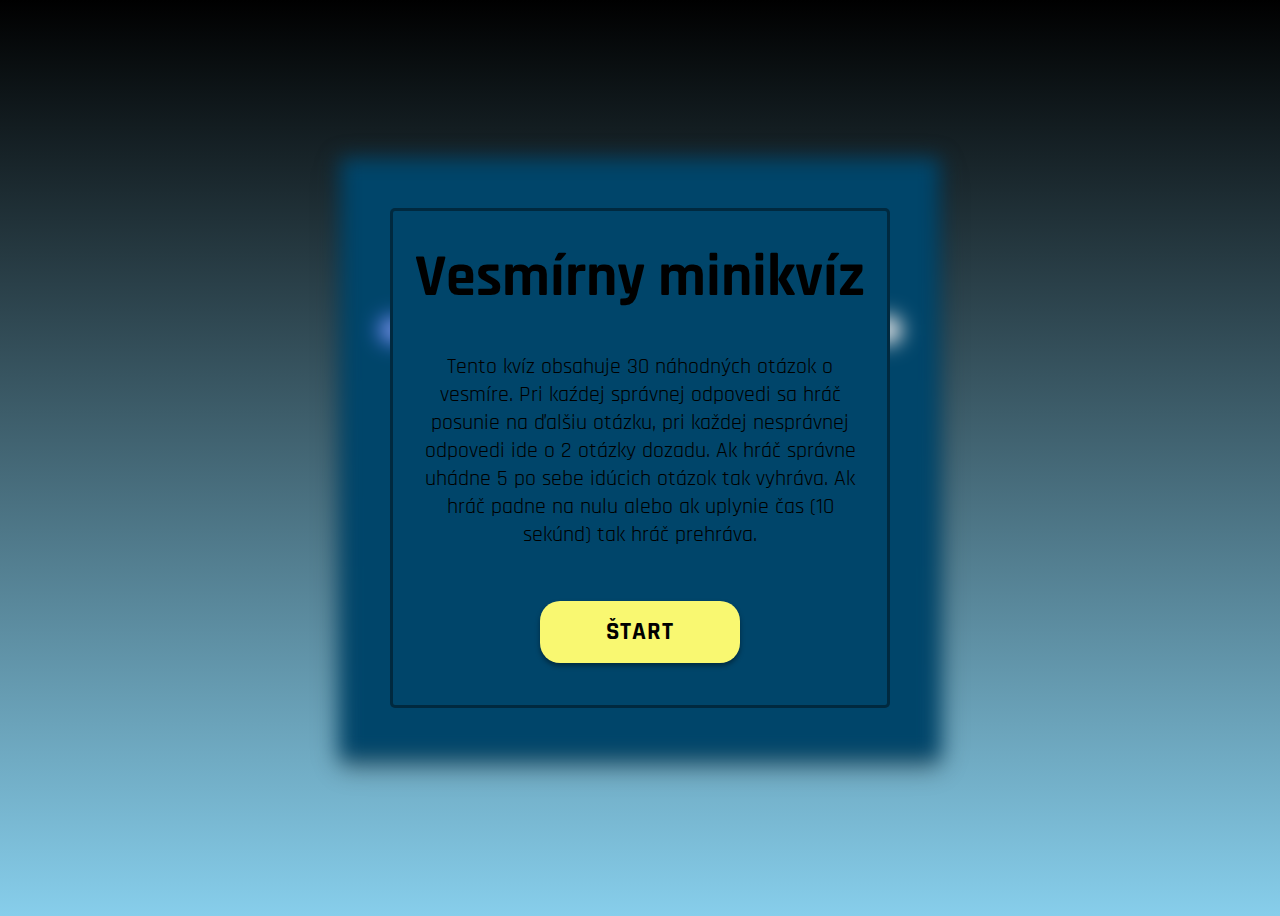
==== QUIZ_vesmir/index.html @ a31c898c "Add files via upload" ====
<!DOCTYPE html>
<html lang="en">
  <head>
    <meta charset="UTF-8" />
    <meta name="viewport" content="width=device-width, initial-scale=1.0" />
    <link
      rel="stylesheet"
      href="https://cdnjs.cloudflare.com/ajax/libs/font-awesome/5.14.0/css/all.min.css"
      integrity="sha512-1PKOgIY59xJ8Co8+NE6FZ+LOAZKjy+KY8iq0G4B3CyeY6wYHN3yt9PW0XpSriVlkMXe40PTKnXrLnZ9+fkDaog=="
      crossorigin="anonymous"
    />
    <link rel="stylesheet" href="main.css" />
    <title>Document</title>
  </head>
  <body>
    <div class="title">
      <h3>Vesmírny minikvíz</h3>
      <p>
        Tento kvíz obsahuje 30 náhodných otázok o vesmíre. Pri kaźdej správnej
        odpovedi sa hráč posunie na ďalšiu otázku, pri každej nesprávnej
        odpovedi ide o 2 otázky dozadu. Ak hráč správne uhádne 5 po sebe idúcich
        otázok tak vyhráva. Ak hráč padne na nulu alebo ak uplynie čas (10
        sekúnd) tak hráč prehráva.
      </p>
      <button class="start" id="starter">ŠTART</button>
      <i class="fas fa-rocket"></i>
    </div>

    <main class="container">
      <i class="fas fa-globe-europe"></i>
      <i class="far fa-star"></i>
      <i class="far fa-moon"></i>

      <div class="top">
        <h3 class="score" id="score">Otázka 1/5</h3>
        <div class="progress-container">
          <div class="progress" id="progress"></div>
          <div class="circle active"></div>
          <div class="circle"></div>
          <div class="circle"></div>
          <div class="circle"></div>
          <div class="circle"></div>
        </div>
        <div class="time" id="time">10</div>
      </div>

      <div class="bottom">
        <div class="question"></div>
        <div class="answer">
          <button id="ans1"></button>
          <button id="ans2"></button>
        </div>
      </div>
      <button class="again" id="again">Hrať znova</button>
    </main>

    <script src="script.js"></script>
  </body>
</html>
---- QUIZ_vesmir/main.css ----
@import url("https://fonts.googleapis.com/css2?family=Rajdhani:wght@600&display=swap");

*,
*::after,
*::before {
  box-sizing: border-box;
}

html {
  font-size: 62.5%;
}

body {
  background-image: linear-gradient(to top, skyblue, black);
  height: 100vh;
  overflow: hidden;
  display: flex;
  justify-content: center;
  align-items: center;
  font-size: 1.6rem;
  font-family: "Rajdhani", sans-serif;
}

.container {
  background-color: #00456a;
  width: 600px;
  min-height: 600px;
  padding: 2rem;
  border-radius: 0.5rem;
  box-shadow: 0 0.8rem 1.5rem rgba(0, 0, 0, 0.5);
  display: flex;
  justify-content: space-around;
  align-items: center;
  flex-direction: column;
  position: relative;
  filter: blur(1rem);
}

.top {
  width: 100%;
  padding: 2rem;
  display: flex;
  flex-direction: column;
  align-items: center;
}

.progress-container {
  display: flex;
  justify-content: space-between;
  position: relative;
  margin-bottom: 3rem;
  width: 100%;
}

.progress-container::before {
  content: "";
  background-color: #e0e0e0;
  position: absolute;
  top: 45%;
  left: 0;
  transition: translateY(-50%);
  height: 1vh;
  width: 100%;
  z-index: 0;
}

.circle:nth-child(2) {
  transform: translateX(-2px);
}

.circle:nth-child(6) {
  transform: translateX(2px);
}

.progress {
  background-color: royalblue;
  position: absolute;
  top: 45%;
  left: 0;
  transition: translateY(-50%);
  height: 1vh;
  width: 0%;
  z-index: 0;
  transition: 0.5s ease;
}

.circle {
  font-size: 2.5rem;
  background-color: #fff;
  color: #999;
  border-radius: 50%;
  height: 3rem;
  width: 3rem;
  border: 1vh solid #e0e0e0;
  transition: 0.5s ease;
  z-index: 1;
}

.circle.active {
  border-color: royalblue;
}

.time {
  width: 6rem;
  height: 6rem;
  padding: 1rem;
  display: flex;
  align-items: center;
  justify-content: center;
  font-size: 3.3rem;
  background-color: #f9f899;
}

.bottom {
  padding: 2rem;
  font-size: 8rem;
  color: #fff;
  text-align: center;
}

.question {
  background-color: #007789;
  padding: 2rem;
  border-radius: 3rem;
  margin: 2rem;
  font-size: 3.2rem;
  letter-spacing: 1px;
  text-align: center;
  box-shadow: 0 0.4rem 0.8rem rgba(0, 0, 0, 0.4);
}

.answer {
  display: flex;
  justify-content: space-around;
}

.answer button,
.again,
.start {
  font-family: inherit;
  background-color: #f9f871;
  padding: 1.5rem;
  border-radius: 2rem;
  margin: 1.5rem;
  font-size: 2.5rem;
  letter-spacing: 1px;
  text-align: center;
  box-shadow: 0 0.3rem 0.5rem rgba(0, 0, 0, 0.4);
  cursor: pointer;
  transition: all 0.2s;
  font-weight: 700;
  min-width: 20rem;
  outline: none;
  border: none;
}

.answer button:hover,
.again:hover,
.start:hover {
  transform: translateY(2px);
  box-shadow: 0 0.1rem 0.3rem rgba(0, 0, 0, 0.4);
}

.again {
  display: none;
}

.container i {
  position: absolute;
  font-size: 8rem;
  opacity: 0.1;
}

.container i:first-child {
  top: 2rem;
  left: 8rem;
  color: royalblue;
  transform: rotate(-30deg);
}

.container i:nth-child(2) {
  top: 15rem;
  right: 5rem;
  color: goldenrod;
  transform: rotate(-50deg);
}

.container i:nth-child(3) {
  bottom: 0.8rem;
  left: 0.8rem;
  transform: rotate(-25deg);
}

.title {
  width: 500px;
  height: 500px;
  background-color: #00456a;
  position: absolute;
  z-index: 3;
  border-radius: 0.5rem;
  display: flex;
  flex-direction: column;
  justify-content: space-around;
  align-items: center;
  padding: 2rem;
  border: 3px solid rgba(0, 0, 0, 0.4);
  text-align: center;
}

.title h3 {
  font-size: 6rem;
  margin: 0;
}

.title p {
  font-size: 2.2rem;
}

.title i {
  position: absolute;
  right: 4rem;
  bottom: 4rem;
  font-size: 8rem;
  opacity: 0.1;
}

.score {
  font-size: 2.5rem;
}

@media (max-width: 680px) {
  html {
    font-size: 58%;
  }
  body {
    background-image: none;
    background-color: #00456a;
  }
  .container {
    width: 100%;
    height: 100%;
  }
  .title {
    width: 85%;
    height: 85%;
  }
  .top {
    padding-bottom: 0;
  }
  .bottom {
    margin-top: -8rem;
  }
  .again {
    margin-top: -8rem;
  }
}

@media (max-width: 500px) {
  html {
    font-size: 50%;
  }
  .answer {
    flex-direction: column;
  }
  .container i:nth-child(3) {
    bottom: 2.8rem;
    left: 2.8rem;
  }
  .bottom {
    padding: 0rem;
  }
  .score {
    text-align: center;
  }
  .top {
    margin-top: -6rem;
  }
}
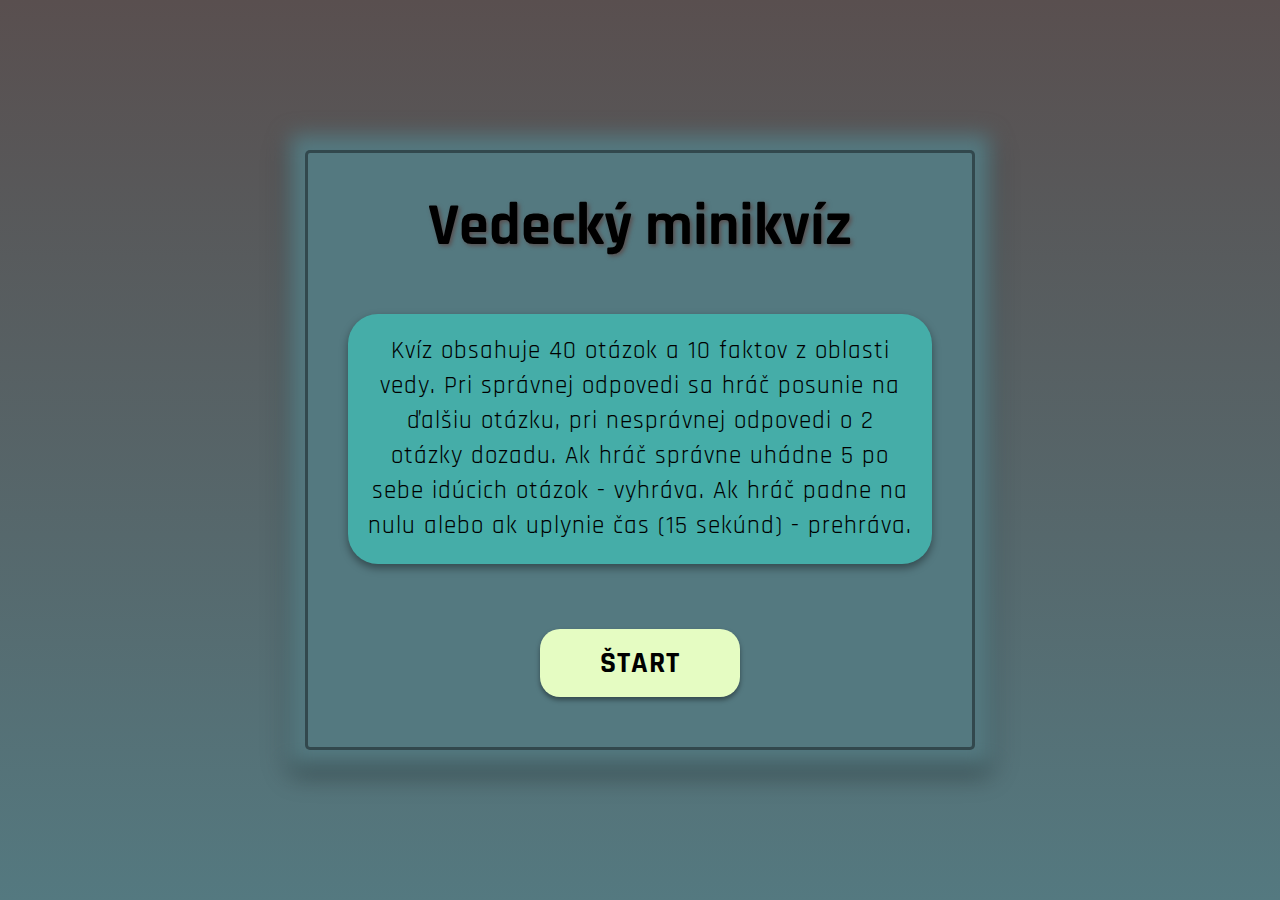
==== commit 20efc97e: "Add files via upload" ====
--- a/QUIZ_vesmir/index.html
+++ b/QUIZ_vesmir/index.html
@@ -14,13 +14,13 @@
   </head>
   <body>
     <div class="title">
-      <h3>Vesmírny minikvíz</h3>
+      <h3>Vedecký minikvíz</h3>
       <p>
-        Tento kvíz obsahuje 30 náhodných otázok o vesmíre. Pri kaźdej správnej
-        odpovedi sa hráč posunie na ďalšiu otázku, pri každej nesprávnej
-        odpovedi ide o 2 otázky dozadu. Ak hráč správne uhádne 5 po sebe idúcich
-        otázok tak vyhráva. Ak hráč padne na nulu alebo ak uplynie čas (10
-        sekúnd) tak hráč prehráva.
+        Kvíz obsahuje 40 otázok a 10 faktov z oblasti vedy. Pri správnej
+        odpovedi sa hráč posunie na ďalšiu otázku, pri nesprávnej odpovedi o 2
+        otázky dozadu. Ak hráč správne uhádne 5 po sebe idúcich otázok -
+        vyhráva. Ak hráč padne na nulu alebo ak uplynie čas (15 sekúnd) -
+        prehráva.
       </p>
       <button class="start" id="starter">ŠTART</button>
       <i class="fas fa-rocket"></i>
@@ -41,7 +41,7 @@
           <div class="circle"></div>
           <div class="circle"></div>
         </div>
-        <div class="time" id="time">10</div>
+        <div class="time" id="time">15</div>
       </div>
 
       <div class="bottom">
@@ -54,6 +54,6 @@
       <button class="again" id="again">Hrať znova</button>
     </main>
 
-    <script src="script.js"></script>
+    <script type="module" src="script.js"></script>
   </body>
 </html>
--- a/QUIZ_vesmir/main.css
+++ b/QUIZ_vesmir/main.css
@@ -4,6 +4,16 @@
 *::after,
 *::before {
   box-sizing: border-box;
+  margin: 0;
+  padding: 0;
+}
+
+:root {
+  --dark: #594f4f;
+  --light-dark: #547980;
+  --medium: #45ada8;
+  --medium-light: #63d37d;
+  --ligh: #e5fcc2;
 }
 
 html {
@@ -11,7 +21,7 @@
 }
 
 body {
-  background-image: linear-gradient(to top, skyblue, black);
+  background-image: linear-gradient(to top, var(--light-dark), var(--dark));
   height: 100vh;
   overflow: hidden;
   display: flex;
@@ -22,9 +32,9 @@
 }
 
 .container {
-  background-color: #00456a;
-  width: 600px;
-  min-height: 600px;
+  background-color: var(--light-dark);
+  width: 700px;
+  min-height: 630px;
   padding: 2rem;
   border-radius: 0.5rem;
   box-shadow: 0 0.8rem 1.5rem rgba(0, 0, 0, 0.5);
@@ -56,7 +66,7 @@
   content: "";
   background-color: #e0e0e0;
   position: absolute;
-  top: 45%;
+  top: 40%;
   left: 0;
   transition: translateY(-50%);
   height: 1vh;
@@ -73,9 +83,9 @@
 }
 
 .progress {
-  background-color: royalblue;
-  position: absolute;
-  top: 45%;
+  background-color: var(--medium);
+  position: absolute;
+  top: 40%;
   left: 0;
   transition: translateY(-50%);
   height: 1vh;
@@ -97,18 +107,19 @@
 }
 
 .circle.active {
-  border-color: royalblue;
+  border-color: var(--medium);
 }
 
 .time {
-  width: 6rem;
+  width: 8rem;
   height: 6rem;
+  border-radius: 1rem;
   padding: 1rem;
   display: flex;
   align-items: center;
   justify-content: center;
-  font-size: 3.3rem;
-  background-color: #f9f899;
+  font-size: 3.5rem;
+  background-color: var(--ligh);
 }
 
 .bottom {
@@ -119,7 +130,7 @@
 }
 
 .question {
-  background-color: #007789;
+  background-color: var(--medium);
   padding: 2rem;
   border-radius: 3rem;
   margin: 2rem;
@@ -138,11 +149,11 @@
 .again,
 .start {
   font-family: inherit;
-  background-color: #f9f871;
+  background-color: var(--ligh);
   padding: 1.5rem;
   border-radius: 2rem;
   margin: 1.5rem;
-  font-size: 2.5rem;
+  font-size: 3rem;
   letter-spacing: 1px;
   text-align: center;
   box-shadow: 0 0.3rem 0.5rem rgba(0, 0, 0, 0.4);
@@ -152,6 +163,12 @@
   min-width: 20rem;
   outline: none;
   border: none;
+  z-index: 2;
+  animation: moveIn 0.2s ease-out;
+}
+
+.start {
+  animation: moveInUp 0.5s ease-out;
 }
 
 .answer button:hover,
@@ -167,21 +184,20 @@
 
 .container i {
   position: absolute;
-  font-size: 8rem;
+  font-size: 12rem;
   opacity: 0.1;
+  color: var(--dark);
 }
 
 .container i:first-child {
   top: 2rem;
   left: 8rem;
-  color: royalblue;
   transform: rotate(-30deg);
 }
 
 .container i:nth-child(2) {
   top: 15rem;
   right: 5rem;
-  color: goldenrod;
   transform: rotate(-50deg);
 }
 
@@ -192,9 +208,9 @@
 }
 
 .title {
-  width: 500px;
-  height: 500px;
-  background-color: #00456a;
+  width: 670px;
+  height: 600px;
+  background-color: var(--light-dark);
   position: absolute;
   z-index: 3;
   border-radius: 0.5rem;
@@ -210,39 +226,56 @@
 .title h3 {
   font-size: 6rem;
   margin: 0;
+  text-shadow: 2px 2px 4px var(--dark);
+  animation: moveInDown 0.5s ease-out;
 }
 
 .title p {
-  font-size: 2.2rem;
+  background-color: var(--medium);
+  padding: 2rem;
+  border-radius: 3rem;
+  margin: 2rem;
+  font-size: 2.5rem;
+  letter-spacing: 1px;
+  line-height: 1.4;
+  text-align: center;
+  box-shadow: 0 0.4rem 0.8rem rgba(0, 0, 0, 0.4);
+  animation: moveIn 0.5s ease-out;
 }
 
 .title i {
   position: absolute;
   right: 4rem;
   bottom: 4rem;
-  font-size: 8rem;
+  font-size: 12rem;
   opacity: 0.1;
 }
 
 .score {
-  font-size: 2.5rem;
-}
+  font-size: 3rem;
+  margin-bottom: 1.4rem;
+}
+
+/*MEDIA QUERY*/
 
 @media (max-width: 680px) {
   html {
     font-size: 58%;
   }
-  body {
-    background-image: none;
-    background-color: #00456a;
+  .container i:nth-child(2) {
+    top: 20rem;
+  }
+  .container i:nth-child(3) {
+    bottom: 3rem;
+    left: 3rem;
   }
   .container {
     width: 100%;
     height: 100%;
   }
   .title {
-    width: 85%;
-    height: 85%;
+    width: 90%;
+    height: 90%;
   }
   .top {
     padding-bottom: 0;
@@ -255,12 +288,27 @@
   }
 }
 
-@media (max-width: 500px) {
+@media (max-width: 550px) {
   html {
     font-size: 50%;
   }
+  .title {
+    width: 100%;
+    height: 100%;
+    border: none;
+  }
   .answer {
     flex-direction: column;
+  }
+  .container i:first-child {
+    top: 1rem;
+    left: 6.5rem;
+    transform: rotate(-30deg);
+  }
+
+  .container i:nth-child(2) {
+    top: 20rem;
+    right: 5rem;
   }
   .container i:nth-child(3) {
     bottom: 2.8rem;
@@ -276,3 +324,60 @@
     margin-top: -6rem;
   }
 }
+
+@media (max-width: 320px) {
+  html {
+    font-size: 45%;
+  }
+}
+
+.counttime {
+  animation: redDown 16s ease;
+}
+
+/*KEYFRAMES*/
+
+@keyframes redDown {
+  0% {
+    background-color: var(--medium-light);
+  }
+  60% {
+    background-color: var(--ligh);
+  }
+  100% {
+    background-color: #e16036;
+  }
+}
+
+@keyframes moveInDown {
+  0% {
+    opacity: 0;
+    transform: translateY(8rem);
+  }
+  100% {
+    opacity: 1;
+    transform: translate(0);
+  }
+}
+
+@keyframes moveInUp {
+  0% {
+    opacity: 0;
+    transform: translateY(-8rem);
+  }
+  100% {
+    opacity: 1;
+    transform: translate(0);
+  }
+}
+
+@keyframes moveIn {
+  0% {
+    opacity: 0;
+    transform: scale(0.8);
+  }
+  100% {
+    opacity: 1;
+    transform: scale(1);
+  }
+}
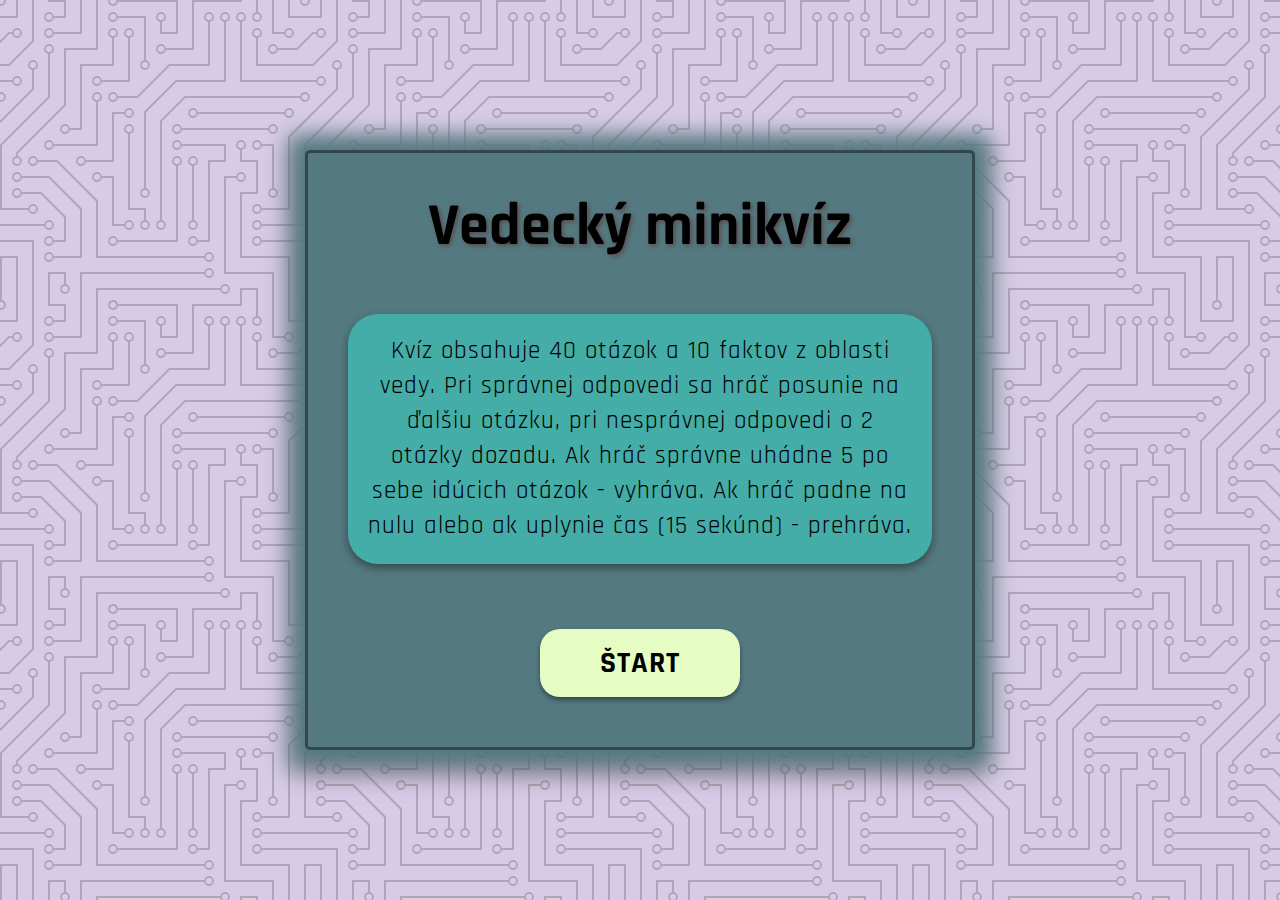
==== commit 966300ff: "Add files via upload" ====
--- a/QUIZ_vesmir/index.html
+++ b/QUIZ_vesmir/index.html
@@ -2,7 +2,16 @@
 <html lang="en">
   <head>
     <meta charset="UTF-8" />
+    <meta http-equiv="X-UA-Compatible" content="IE=edge" />
     <meta name="viewport" content="width=device-width, initial-scale=1.0" />
+    <meta name="language" content="slovak" />
+    <meta name="author" content="Samuel Mikula" />
+    <meta
+      name="description"
+      content="Vesmirny minikviz vytvoreny v JavaScripte"
+    />
+    <meta name="keywords" content="Qviz, Vesmir, JavaScript" />
+    <link rel="icon" type="image/png" sizes="32x32" href="favicon-32x32.png" />
     <link
       rel="stylesheet"
       href="https://cdnjs.cloudflare.com/ajax/libs/font-awesome/5.14.0/css/all.min.css"
@@ -10,7 +19,7 @@
       crossorigin="anonymous"
     />
     <link rel="stylesheet" href="main.css" />
-    <title>Document</title>
+    <title>Quiz Game</title>
   </head>
   <body>
     <div class="title">
@@ -22,7 +31,7 @@
         vyhráva. Ak hráč padne na nulu alebo ak uplynie čas (15 sekúnd) -
         prehráva.
       </p>
-      <button class="start" id="starter">ŠTART</button>
+      <button class="start" id="starter" title="Spustit Hru">ŠTART</button>
       <i class="fas fa-rocket"></i>
     </div>
 
@@ -52,8 +61,13 @@
         </div>
       </div>
       <button class="again" id="again">Hrať znova</button>
+
+      <div class="best-time">
+        <p>Celkový čas: <span id="showTime">0</span>s</p>
+        <p>Najlepší čas: <span id="showBestTime">-</span>s</p>
+      </div>
     </main>
 
-    <script type="module" src="script.js"></script>
+    <script type="module" src="JavaScript/script.js"></script>
   </body>
 </html>
--- a/QUIZ_vesmir/main.css
+++ b/QUIZ_vesmir/main.css
@@ -21,7 +21,8 @@
 }
 
 body {
-  background-image: linear-gradient(to top, var(--light-dark), var(--dark));
+  background-color: #d7cce7;
+  background-image: url("data:image/svg+xml,%3Csvg xmlns='http://www.w3.org/2000/svg' viewBox='0 0 304 304' width='304' height='304'%3E%3Cpath fill='%23594f4f' fill-opacity='0.3' d='M44.1 224a5 5 0 1 1 0 2H0v-2h44.1zm160 48a5 5 0 1 1 0 2H82v-2h122.1zm57.8-46a5 5 0 1 1 0-2H304v2h-42.1zm0 16a5 5 0 1 1 0-2H304v2h-42.1zm6.2-114a5 5 0 1 1 0 2h-86.2a5 5 0 1 1 0-2h86.2zm-256-48a5 5 0 1 1 0 2H0v-2h12.1zm185.8 34a5 5 0 1 1 0-2h86.2a5 5 0 1 1 0 2h-86.2zM258 12.1a5 5 0 1 1-2 0V0h2v12.1zm-64 208a5 5 0 1 1-2 0v-54.2a5 5 0 1 1 2 0v54.2zm48-198.2V80h62v2h-64V21.9a5 5 0 1 1 2 0zm16 16V64h46v2h-48V37.9a5 5 0 1 1 2 0zm-128 96V208h16v12.1a5 5 0 1 1-2 0V210h-16v-76.1a5 5 0 1 1 2 0zm-5.9-21.9a5 5 0 1 1 0 2H114v48H85.9a5 5 0 1 1 0-2H112v-48h12.1zm-6.2 130a5 5 0 1 1 0-2H176v-74.1a5 5 0 1 1 2 0V242h-60.1zm-16-64a5 5 0 1 1 0-2H114v48h10.1a5 5 0 1 1 0 2H112v-48h-10.1zM66 284.1a5 5 0 1 1-2 0V274H50v30h-2v-32h18v12.1zM236.1 176a5 5 0 1 1 0 2H226v94h48v32h-2v-30h-48v-98h12.1zm25.8-30a5 5 0 1 1 0-2H274v44.1a5 5 0 1 1-2 0V146h-10.1zm-64 96a5 5 0 1 1 0-2H208v-80h16v-14h-42.1a5 5 0 1 1 0-2H226v18h-16v80h-12.1zm86.2-210a5 5 0 1 1 0 2H272V0h2v32h10.1zM98 101.9V146H53.9a5 5 0 1 1 0-2H96v-42.1a5 5 0 1 1 2 0zM53.9 34a5 5 0 1 1 0-2H80V0h2v34H53.9zm60.1 3.9V66H82v64H69.9a5 5 0 1 1 0-2H80V64h32V37.9a5 5 0 1 1 2 0zM101.9 82a5 5 0 1 1 0-2H128V37.9a5 5 0 1 1 2 0V82h-28.1zm16-64a5 5 0 1 1 0-2H146v44.1a5 5 0 1 1-2 0V18h-26.1zm102.2 270a5 5 0 1 1 0 2H98v14h-2v-16h124.1zM242 149.9V160h16v34h-16v62h48v48h-2v-46h-48v-66h16v-30h-16v-12.1a5 5 0 1 1 2 0zM53.9 18a5 5 0 1 1 0-2H64V2H48V0h18v18H53.9zm112 32a5 5 0 1 1 0-2H192V0h50v2h-48v48h-28.1zm-48-48a5 5 0 0 1-9.8-2h2.07a3 3 0 1 0 5.66 0H178v34h-18V21.9a5 5 0 1 1 2 0V32h14V2h-58.1zm0 96a5 5 0 1 1 0-2H137l32-32h39V21.9a5 5 0 1 1 2 0V66h-40.17l-32 32H117.9zm28.1 90.1a5 5 0 1 1-2 0v-76.51L175.59 80H224V21.9a5 5 0 1 1 2 0V82h-49.59L146 112.41v75.69zm16 32a5 5 0 1 1-2 0v-99.51L184.59 96H300.1a5 5 0 0 1 3.9-3.9v2.07a3 3 0 0 0 0 5.66v2.07a5 5 0 0 1-3.9-3.9H185.41L162 121.41v98.69zm-144-64a5 5 0 1 1-2 0v-3.51l48-48V48h32V0h2v50H66v55.41l-48 48v2.69zM50 53.9v43.51l-48 48V208h26.1a5 5 0 1 1 0 2H0v-65.41l48-48V53.9a5 5 0 1 1 2 0zm-16 16V89.41l-34 34v-2.82l32-32V69.9a5 5 0 1 1 2 0zM12.1 32a5 5 0 1 1 0 2H9.41L0 43.41V40.6L8.59 32h3.51zm265.8 18a5 5 0 1 1 0-2h18.69l7.41-7.41v2.82L297.41 50H277.9zm-16 160a5 5 0 1 1 0-2H288v-71.41l16-16v2.82l-14 14V210h-28.1zm-208 32a5 5 0 1 1 0-2H64v-22.59L40.59 194H21.9a5 5 0 1 1 0-2H41.41L66 216.59V242H53.9zm150.2 14a5 5 0 1 1 0 2H96v-56.6L56.6 162H37.9a5 5 0 1 1 0-2h19.5L98 200.6V256h106.1zm-150.2 2a5 5 0 1 1 0-2H80v-46.59L48.59 178H21.9a5 5 0 1 1 0-2H49.41L82 208.59V258H53.9zM34 39.8v1.61L9.41 66H0v-2h8.59L32 40.59V0h2v39.8zM2 300.1a5 5 0 0 1 3.9 3.9H3.83A3 3 0 0 0 0 302.17V256h18v48h-2v-46H2v42.1zM34 241v63h-2v-62H0v-2h34v1zM17 18H0v-2h16V0h2v18h-1zm273-2h14v2h-16V0h2v16zm-32 273v15h-2v-14h-14v14h-2v-16h18v1zM0 92.1A5.02 5.02 0 0 1 6 97a5 5 0 0 1-6 4.9v-2.07a3 3 0 1 0 0-5.66V92.1zM80 272h2v32h-2v-32zm37.9 32h-2.07a3 3 0 0 0-5.66 0h-2.07a5 5 0 0 1 9.8 0zM5.9 0A5.02 5.02 0 0 1 0 5.9V3.83A3 3 0 0 0 3.83 0H5.9zm294.2 0h2.07A3 3 0 0 0 304 3.83V5.9a5 5 0 0 1-3.9-5.9zm3.9 300.1v2.07a3 3 0 0 0-1.83 1.83h-2.07a5 5 0 0 1 3.9-3.9zM97 100a3 3 0 1 0 0-6 3 3 0 0 0 0 6zm0-16a3 3 0 1 0 0-6 3 3 0 0 0 0 6zm16 16a3 3 0 1 0 0-6 3 3 0 0 0 0 6zm16 16a3 3 0 1 0 0-6 3 3 0 0 0 0 6zm0 16a3 3 0 1 0 0-6 3 3 0 0 0 0 6zm-48 32a3 3 0 1 0 0-6 3 3 0 0 0 0 6zm16 16a3 3 0 1 0 0-6 3 3 0 0 0 0 6zm32 48a3 3 0 1 0 0-6 3 3 0 0 0 0 6zm-16 16a3 3 0 1 0 0-6 3 3 0 0 0 0 6zm32-16a3 3 0 1 0 0-6 3 3 0 0 0 0 6zm0-32a3 3 0 1 0 0-6 3 3 0 0 0 0 6zm16 32a3 3 0 1 0 0-6 3 3 0 0 0 0 6zm32 16a3 3 0 1 0 0-6 3 3 0 0 0 0 6zm0-16a3 3 0 1 0 0-6 3 3 0 0 0 0 6zm-16-64a3 3 0 1 0 0-6 3 3 0 0 0 0 6zm16 0a3 3 0 1 0 0-6 3 3 0 0 0 0 6zm16 96a3 3 0 1 0 0-6 3 3 0 0 0 0 6zm0 16a3 3 0 1 0 0-6 3 3 0 0 0 0 6zm16 16a3 3 0 1 0 0-6 3 3 0 0 0 0 6zm16-144a3 3 0 1 0 0-6 3 3 0 0 0 0 6zm0 32a3 3 0 1 0 0-6 3 3 0 0 0 0 6zm16-32a3 3 0 1 0 0-6 3 3 0 0 0 0 6zm16-16a3 3 0 1 0 0-6 3 3 0 0 0 0 6zm-96 0a3 3 0 1 0 0-6 3 3 0 0 0 0 6zm0 16a3 3 0 1 0 0-6 3 3 0 0 0 0 6zm16-32a3 3 0 1 0 0-6 3 3 0 0 0 0 6zm96 0a3 3 0 1 0 0-6 3 3 0 0 0 0 6zm-16-64a3 3 0 1 0 0-6 3 3 0 0 0 0 6zm16-16a3 3 0 1 0 0-6 3 3 0 0 0 0 6zm-32 0a3 3 0 1 0 0-6 3 3 0 0 0 0 6zm0-16a3 3 0 1 0 0-6 3 3 0 0 0 0 6zm-16 0a3 3 0 1 0 0-6 3 3 0 0 0 0 6zm-16 0a3 3 0 1 0 0-6 3 3 0 0 0 0 6zm-16 0a3 3 0 1 0 0-6 3 3 0 0 0 0 6zM49 36a3 3 0 1 0 0-6 3 3 0 0 0 0 6zm-32 0a3 3 0 1 0 0-6 3 3 0 0 0 0 6zm32 16a3 3 0 1 0 0-6 3 3 0 0 0 0 6zM33 68a3 3 0 1 0 0-6 3 3 0 0 0 0 6zm16-48a3 3 0 1 0 0-6 3 3 0 0 0 0 6zm0 240a3 3 0 1 0 0-6 3 3 0 0 0 0 6zm16 32a3 3 0 1 0 0-6 3 3 0 0 0 0 6zm-16-64a3 3 0 1 0 0-6 3 3 0 0 0 0 6zm0 16a3 3 0 1 0 0-6 3 3 0 0 0 0 6zm-16-32a3 3 0 1 0 0-6 3 3 0 0 0 0 6zm80-176a3 3 0 1 0 0-6 3 3 0 0 0 0 6zm16 0a3 3 0 1 0 0-6 3 3 0 0 0 0 6zm-16-16a3 3 0 1 0 0-6 3 3 0 0 0 0 6zm32 48a3 3 0 1 0 0-6 3 3 0 0 0 0 6zm16-16a3 3 0 1 0 0-6 3 3 0 0 0 0 6zm0-32a3 3 0 1 0 0-6 3 3 0 0 0 0 6zm112 176a3 3 0 1 0 0-6 3 3 0 0 0 0 6zm-16 16a3 3 0 1 0 0-6 3 3 0 0 0 0 6zm0 16a3 3 0 1 0 0-6 3 3 0 0 0 0 6zm0 16a3 3 0 1 0 0-6 3 3 0 0 0 0 6zM17 180a3 3 0 1 0 0-6 3 3 0 0 0 0 6zm0 16a3 3 0 1 0 0-6 3 3 0 0 0 0 6zm0-32a3 3 0 1 0 0-6 3 3 0 0 0 0 6zm16 0a3 3 0 1 0 0-6 3 3 0 0 0 0 6zM17 84a3 3 0 1 0 0-6 3 3 0 0 0 0 6zm32 64a3 3 0 1 0 0-6 3 3 0 0 0 0 6zm16-16a3 3 0 1 0 0-6 3 3 0 0 0 0 6z'%3E%3C/path%3E%3C/svg%3E");
   height: 100vh;
   overflow: hidden;
   display: flex;
@@ -256,6 +257,17 @@
   margin-bottom: 1.4rem;
 }
 
+.best-time {
+  width: 100%;
+  display: flex;
+  justify-content: space-between;
+}
+
+.best-time p {
+  font-size: 2.2rem;
+  margin-bottom: -2rem;
+}
+
 /*MEDIA QUERY*/
 
 @media (max-width: 680px) {
@@ -323,6 +335,10 @@
   .top {
     margin-top: -6rem;
   }
+  .best-time p {
+    font-size: 2.5rem;
+    margin-top: -2.5rem;
+  }
 }
 
 @media (max-width: 320px) {
